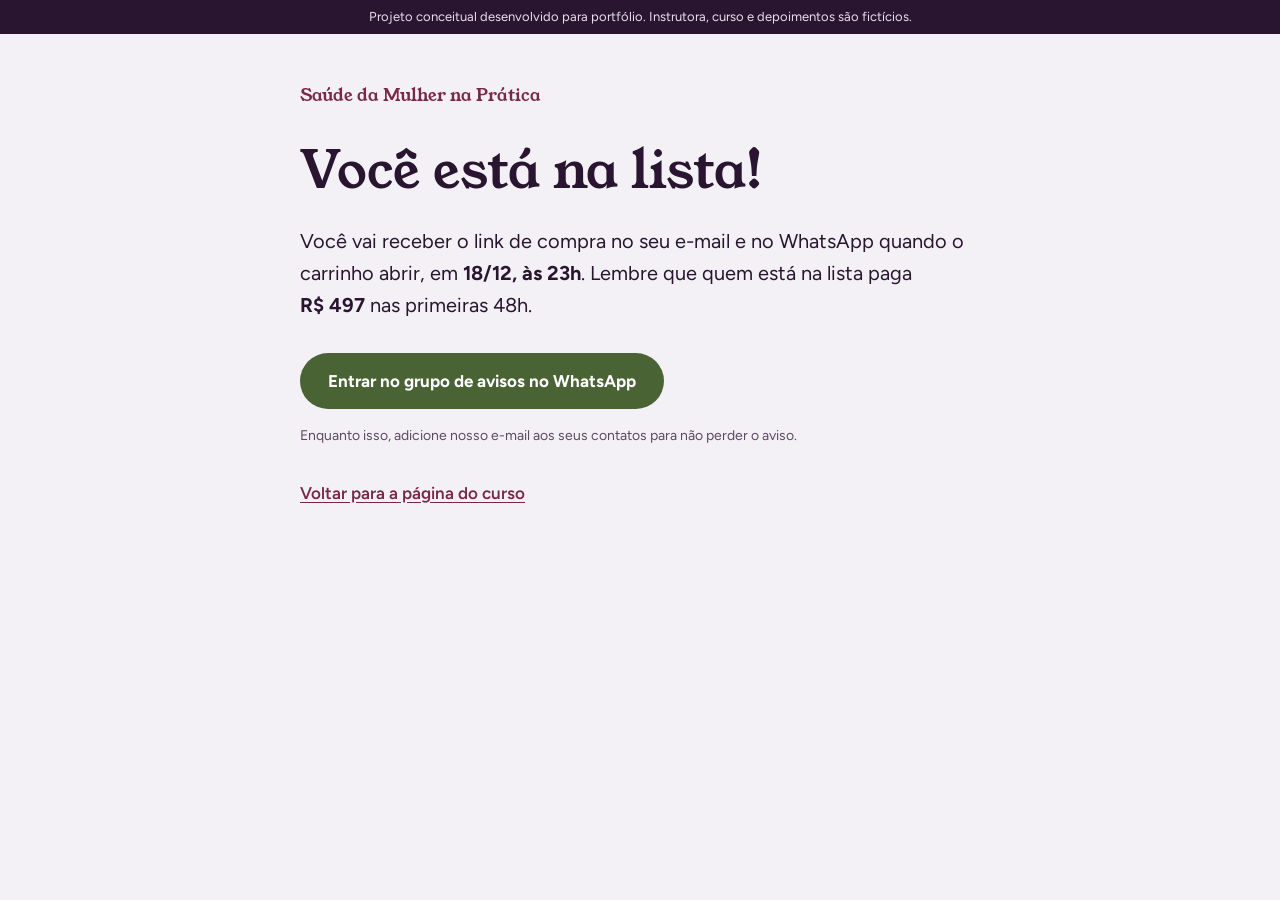
==== obrigado.html @ 58cb7ec8 "first commit" ====
<!doctype html>
<html lang="pt-BR">
<head>
  <meta charset="utf-8">
  <meta name="viewport" content="width=device-width, initial-scale=1">
  <title>Você está na lista! | Saúde da Mulher na Prática</title>
  <meta name="description" content="Inscrição confirmada na lista de espera do curso Saúde da Mulher na Prática.">
  <!-- Página de obrigado não deve aparecer no Google -->
  <meta name="robots" content="noindex, nofollow">
  <meta name="theme-color" content="#7A2848">
  <link rel="icon" href="assets/icons/favicon.svg" type="image/svg+xml">

  <link rel="preconnect" href="https://fonts.googleapis.com">
  <link rel="preconnect" href="https://fonts.gstatic.com" crossorigin>
  <!-- Fontes carregadas sem bloquear a página: o texto aparece na hora
       (com a fonte do sistema) e troca quando as fontes chegam -->
  <link rel="preload" as="style" href="https://fonts.googleapis.com/css2?family=Figtree:wght@400;600;700&family=Young+Serif&display=swap">
  <link rel="stylesheet" href="https://fonts.googleapis.com/css2?family=Figtree:wght@400;600;700&family=Young+Serif&display=swap" media="print" onload="this.media='all'">
  <noscript><link rel="stylesheet" href="https://fonts.googleapis.com/css2?family=Figtree:wght@400;600;700&family=Young+Serif&display=swap"></noscript>

  <link rel="stylesheet" href="css/reset.css">
  <link rel="stylesheet" href="css/variables.css">
  <link rel="stylesheet" href="css/style.css">

  <script src="js/config.js" defer></script>
  <script src="js/utils.js" defer></script>
  <script src="js/tracking.js" defer></script>
  <script src="js/obrigado.js" defer></script>
</head>

<body class="pagina-obrigado">
  <aside class="aviso-conceitual" aria-label="Aviso">
    Projeto conceitual desenvolvido para portfólio. Instrutora, curso e depoimentos são fictícios.
  </aside>

  <main class="obrigado">
    <div class="container container--texto">
      <p class="marca">Saúde da Mulher na Prática</p>

      <!-- O nome é preenchido pelo JS (lido do sessionStorage, nunca da URL) -->
      <h1 class="obrigado__titulo">Você está na lista<span data-nome-lead></span>!</h1>

      <p class="obrigado__texto">
        Você vai receber o link de compra no seu e-mail e no WhatsApp quando o carrinho abrir, em
        <strong data-data="carrinhoAbre">03/11, às 20h</strong>.
        Lembre que quem está na lista paga <strong data-preco="precoLista">R$ 497</strong> nas primeiras 48h.
      </p>

      <a class="btn btn--cta" href="#" data-grupo-whatsapp target="_blank" rel="noopener">Entrar no grupo de avisos no WhatsApp</a>
      <p class="microcopy">Enquanto isso, adicione nosso e-mail aos seus contatos para não perder o aviso.</p>

      <!-- Só aparece no modo portfólio, se houver link da aba "Demonstração" no config.js -->
      <aside class="obrigado__demo" data-demo-planilha aria-label="Planilha de demonstração" hidden>
        <h2>Veja sua inscrição chegando na planilha</h2>
        <p>Esta landing page envia os dados do formulário para o Google Sheets. Abra a planilha de demonstração: sua inscrição aparece em alguns segundos, com os dados pessoais mascarados.</p>
        <a class="btn btn--secundario" href="#" data-link-planilha target="_blank" rel="noopener">Abrir planilha de demonstração</a>
      </aside>

      <p><a class="link-voltar" href="index.html">Voltar para a página do curso</a></p>
    </div>
  </main>
</body>
</html>
---- css/variables.css ----
/* ============================================================
   VARIÁVEIS (design tokens)
   A identidade visual inteira mora aqui. Para mudar uma cor
   ou fonte do site, altere só este arquivo.
   ============================================================ */

:root {
  /* ---------- Cores ---------- */
  --cor-nevoa: #F3F1F5;      /* fundo principal */
  --cor-branco: #FFFFFF;     /* fundo alternado e cards */
  --cor-berinjela: #2A1530;  /* texto e seções escuras */
  --cor-texto-suave: #5D4A62;/* texto secundário */
  --cor-vinho: #7A2848;      /* cor da marca */
  --cor-vinho-escuro: #5E1C37;
  --cor-oliva: #4A6334;      /* EXCLUSIVA dos botões de ação */
  --cor-oliva-escuro: #3D532A;
  --cor-argila: #EBCFC8;     /* superfícies de destaque */
  --cor-ocre: #C2913A;       /* detalhes e foco */
  --cor-linha: #E3DDE6;      /* bordas e divisores */
  --cor-erro: #B3261E;

  /* ---------- Tipografia ---------- */
  --fonte-titulo: "Young Serif", Georgia, "Times New Roman", serif;
  --fonte-texto: "Figtree", system-ui, -apple-system, "Segoe UI", sans-serif;

  /* Escala fluida: cresce suavemente entre celular e desktop */
  --texto-pequeno: 0.875rem;                               /* 14px */
  --texto-base: 1.0625rem;                                 /* 17px */
  --texto-grande: clamp(1.125rem, 1rem + 0.4vw, 1.25rem);  /* 18 → 20px */
  --titulo-3: clamp(1.25rem, 1.1rem + 0.5vw, 1.5rem);      /* 20 → 24px */
  --titulo-2: clamp(1.75rem, 1.3rem + 1.6vw, 2.5rem);      /* 28 → 40px */
  --titulo-1: clamp(2rem, 1.3rem + 2.6vw, 3.25rem);        /* 32 → 52px */

  /* ---------- Espaçamento ---------- */
  --espaco-1: 0.5rem;
  --espaco-2: 1rem;
  --espaco-3: 1.5rem;
  --espaco-4: 2rem;
  --espaco-5: 3rem;
  --espaco-secao: clamp(4rem, 3rem + 4vw, 7rem);

  /* ---------- Layout ---------- */
  --largura-max: 1120px;
  --largura-texto: 680px;  /* ~65 caracteres por linha */
  --margem-lateral: 1.5rem;  /* 24px no celular */

  /* ---------- Formas ---------- */
  --raio-pequeno: 12px;
  --raio-medio: 20px;
  --raio-pilula: 999px;
  /* A "bacia": topo levemente arredondado, base em curva */
  --forma-bacia: 28px 28px 50% 50% / 28px 28px 42% 42%;
}

@media (min-width: 768px) {
  :root {
    --margem-lateral: 2rem;
  }
}
---- css/style.css ----
/* ============================================================
   ESTILOS DA PÁGINA
   Mobile-first: as regras base são para o celular e os
   @media (min-width: …) acrescentam ajustes para telas maiores.

   Sumário
   1.  Base
   2.  Fases da página (pré-lançamento / aberto / encerrado)
   3.  Utilitários de layout
   4.  Botões
   5.  Aviso, skip link e cabeçalho
   6.  Hero e contador
   7.  Seções (problema → CTA final)
   8.  Oferta, preço e formulário
   9.  Rodapé
   10. Elementos flutuantes (barra de CTA, WhatsApp, seletor)
   11. Páginas internas (obrigado e política)
   12. Animação de entrada
   ============================================================ */


/* ==================== 1. BASE ==================== */

html {
  scroll-behavior: smooth;
  /* Ao pular para uma âncora, deixa um respiro no topo */
  scroll-padding-top: var(--espaco-3);
}

body {
  background: var(--cor-nevoa);
  color: var(--cor-berinjela);
  font-family: var(--fonte-texto);
  font-size: var(--texto-base);
  line-height: 1.6;
}

h1,
h2,
h3,
h4 {
  font-family: var(--fonte-titulo);
  font-weight: 400;
  line-height: 1.15;
  text-wrap: balance;
}

p {
  text-wrap: pretty;
}

a {
  color: var(--cor-vinho);
  text-underline-offset: 0.18em;
}

strong {
  font-weight: 700;
}

/* Foco visível para quem navega pelo teclado */
:focus-visible {
  outline: 3px solid var(--cor-ocre);
  outline-offset: 3px;
  border-radius: 4px;
}


/* ==================== 2. FASES DA PÁGINA ====================
   O <html> recebe data-fase="pre|aberto|encerrado" (via JS).
   Um elemento com data-mostrar="pre encerrado" só aparece nessas fases.
   O seletor ~= procura uma palavra dentro de uma lista separada por espaços. */

html[data-fase="pre"] [data-mostrar]:not([data-mostrar~="pre"]),
html[data-fase="aberto"] [data-mostrar]:not([data-mostrar~="aberto"]),
html[data-fase="encerrado"] [data-mostrar]:not([data-mostrar~="encerrado"]) {
  display: none !important;
}


/* ==================== 3. UTILITÁRIOS DE LAYOUT ==================== */

.container {
  width: 100%;
  max-width: var(--largura-max);
  margin-inline: auto;
  padding-inline: var(--margem-lateral);
}

.container--texto {
  max-width: calc(var(--largura-texto) + 2 * var(--margem-lateral));
}

.secao {
  padding-block: var(--espaco-secao);
}

.secao__titulo {
  font-size: var(--titulo-2);
  margin-bottom: var(--espaco-3);
}

.secao__intro {
  font-size: var(--texto-grande);
  color: var(--cor-texto-suave);
  margin-bottom: var(--espaco-4);
}

.microcopy {
  font-size: var(--texto-pequeno);
  color: var(--cor-texto-suave);
  margin-top: var(--espaco-2);
}


/* ==================== 4. BOTÕES ==================== */

.btn {
  display: inline-flex;
  align-items: center;
  justify-content: center;
  gap: 0.5em;
  min-height: 56px;              /* área de toque confortável */
  padding: 1rem 1.75rem;
  border: 0;
  border-radius: var(--raio-pilula);
  font-family: var(--fonte-texto);
  font-size: 1.0625rem;
  font-weight: 700;
  line-height: 1.2;
  text-align: center;
  text-decoration: none;
  transition: background-color 0.2s ease, transform 0.2s ease;
}

.btn:active {
  transform: translateY(1px);
}

/* Verde-oliva: a cor reservada para ação */
.btn--cta {
  background: var(--cor-oliva);
  color: var(--cor-branco);
}

.btn--cta:hover {
  background: var(--cor-oliva-escuro);
}

/* Variação para fundos escuros (card de preço) */
.btn--claro {
  background: var(--cor-branco);
  color: var(--cor-oliva);
}

.btn--claro:hover {
  background: #F1F4EC;
}

.btn--secundario {
  background: transparent;
  color: var(--cor-vinho);
  box-shadow: inset 0 0 0 2px var(--cor-vinho);
}

.btn--secundario:hover {
  background: var(--cor-vinho);
  color: var(--cor-branco);
}

.btn--pequeno {
  min-height: 44px;
  padding: 0.625rem 1.25rem;
  font-size: 0.9375rem;
}

.btn--bloco {
  width: 100%;
}


/* ==================== 5. AVISO, SKIP LINK E CABEÇALHO ==================== */

.aviso-conceitual {
  background: var(--cor-berinjela);
  color: #E9DFEC;
  font-size: 0.8125rem;
  line-height: 1.4;
  text-align: center;
  padding: 0.5rem var(--margem-lateral);
}

/* Fora da tela até receber foco pelo teclado (Tab) */
.skip-link {
  position: absolute;
  top: var(--espaco-1);
  left: var(--espaco-1);
  z-index: 100;
  padding: 0.75rem 1rem;
  background: var(--cor-berinjela);
  color: var(--cor-branco);
  border-radius: var(--raio-pequeno);
  font-weight: 600;
  transform: translateY(-200%);
  transition: transform 0.2s ease;
}

.skip-link:focus {
  transform: translateY(0);
}

.cabecalho__inner {
  display: flex;
  align-items: center;
  justify-content: space-between;
  gap: var(--espaco-2);
  padding-block: var(--espaco-2);
}

.marca {
  font-family: var(--fonte-titulo);
  font-size: 1.0625rem;
  color: var(--cor-vinho);
  text-decoration: none;
}

/* No celular o botão do cabeçalho some: a barra fixa de CTA cumpre esse papel */
.cabecalho .btn {
  display: none;
}

@media (min-width: 768px) {
  .cabecalho .btn {
    display: inline-flex;
  }
}


/* ==================== 6. HERO E CONTADOR ==================== */

.hero {
  padding-block: var(--espaco-3) var(--espaco-secao);
}

.hero__grid {
  display: grid;
  gap: var(--espaco-5);
  align-items: center;
}

/* min-width: 0 deixa a coluna do grid encolher abaixo do conteúdo mais largo */
.hero__texto {
  min-width: 0;
}

/* Celulares bem estreitos (320px): contador um pouco mais compacto */
@media (max-width: 359px) {
  .contador__numeros {
    gap: 0.375rem;
  }

  .contador__item {
    min-width: 3.5rem;
  }
}

.hero__selos {
  display: flex;
  flex-wrap: wrap;
  gap: 0.5rem;
  margin-bottom: var(--espaco-3);
}

.hero__selo {
  display: inline-block;
  max-width: 100%;  /* em telas bem estreitas o texto quebra em vez de vazar */
  font-size: var(--texto-pequeno);
  font-weight: 600;
  color: var(--cor-vinho);
  background: var(--cor-argila);
  padding: 0.25rem 0.75rem;
  border-radius: var(--raio-pilula);
}

.hero__titulo {
  font-size: var(--titulo-1);
  line-height: 1.1;
  margin-bottom: var(--espaco-3);
  max-width: 22ch;
}

.hero__subtitulo {
  font-size: var(--texto-grande);
  color: var(--cor-texto-suave);
  max-width: 52ch;
  margin-bottom: var(--espaco-4);
}

/* Foto com a forma de "bacia" e o traço ocre acompanhando a curva */
.hero__foto {
  position: relative;
  /* -28px deixa espaço para o traço ocre não encostar na borda da tela */
  width: min(calc(100% - 28px), 320px);
  justify-self: center;
  margin-bottom: var(--espaco-3);
}

.hero__foto img {
  width: 100%;
  aspect-ratio: 4 / 5;
  object-fit: cover;
  border-radius: var(--forma-bacia);
  background: var(--cor-argila);  /* aparece enquanto a imagem carrega */
}

.hero__foto::after {
  content: "";
  position: absolute;
  inset: auto -14px -14px -14px;
  height: 55%;
  border: 2px solid var(--cor-ocre);
  border-top: 0;
  border-radius: 0 0 50% 50% / 0 0 100% 100%;
  pointer-events: none;
}

@media (min-width: 900px) {
  .hero {
    padding-top: var(--espaco-4);
  }

  .hero__grid {
    grid-template-columns: 1.2fr 0.8fr;
    gap: var(--espaco-5);
  }

  .hero__foto {
    width: 100%;
    max-width: 400px;
    justify-self: end;
  }
}

/* No celular, contador e botão ficam centralizados na tela */
@media (max-width: 899px) {
  .contador,
  .hero__cta {
    text-align: center;
  }

  .contador__numeros {
    justify-content: center;
  }
}

/* Contador regressivo */
.contador {
  margin-bottom: var(--espaco-4);
}

.contador__rotulo {
  font-size: var(--texto-pequeno);
  font-weight: 600;
  margin-bottom: var(--espaco-1);
}

.contador__numeros {
  display: flex;
  gap: 0.625rem;
}

.contador__item {
  min-width: 4.25rem;
  padding: 0.625rem 0.5rem;
  background: var(--cor-branco);
  border-radius: var(--raio-pequeno);
  text-align: center;
}

.contador__item span {
  display: block;
  font-family: var(--fonte-titulo);
  font-size: 1.625rem;
  line-height: 1.1;
  color: var(--cor-vinho);
  font-variant-numeric: tabular-nums;  /* números não "pulam" ao mudar */
}

.contador__item small {
  font-size: 0.75rem;
  color: var(--cor-texto-suave);
}


/* ==================== 7. SEÇÕES ==================== */

/* ---------- Problema ----------
   Fundo branco que termina em curva de "bacia" sobre a seção seguinte. */
.secao--problema {
  background: var(--cor-branco);
  border-radius: 0 0 50% 50% / 0 0 64px 64px;
  padding-bottom: calc(var(--espaco-secao) + 32px);
}

@media (min-width: 768px) {
  .secao--problema {
    border-radius: 0 0 50% 50% / 0 0 120px 120px;
  }
}

/* ---------- Trajeto (as três pacientes) ----------
   Faixas que saem da borda esquerda da tela, cada uma mais comprida
   que a anterior, formando uma escada pela ponta direita. Elas se
   sobrepõem um pouco na vertical e, com mix-blend-mode: multiply, a
   área sobreposta vira uma terceira cor. O texto de cada faixa fica
   no "degrau" (a parte que avança além da faixa anterior).

   Para encostar na borda da tela, o trajeto "puxa" para a esquerda a
   distância entre a borda e o conteúdo (--recuo). */

.secao--problema {
  overflow-x: clip;  /* esconde as faixas enquanto estão fora da tela (animação) */
  padding-top: 0;    /* a primeira faixa encosta no topo da seção */
}

.trajeto {
  --cor-etapa-1: #EBCFC8;
  --cor-etapa-2: #DDA9B3;
  --cor-etapa-3: #A24A68;
  --cor-etapa-4: var(--cor-berinjela);

  /* Distância da borda da tela até o início do conteúdo */
  --recuo: calc(max(0px, (100vw - var(--largura-max)) / 2) + var(--margem-lateral));
  /* Largura do conteúdo (o trajeto é mais largo que ele) */
  --conteudo: calc(100% - var(--recuo));

  --largura-texto-faixa: calc(0.88 * var(--conteudo));  /* área do texto em cada faixa */
  --degrau: calc(0.04 * var(--conteudo));               /* quanto cada faixa avança */
  --sobreposicao: 1.75rem;
  --folga: 1.75rem;                                      /* respiro interno do texto */

  width: calc(100% + var(--recuo));
  margin-left: calc(-1 * var(--recuo));
  margin-bottom: var(--espaco-secao);
  isolation: isolate;  /* a mistura de cores fica restrita ao trajeto */
}

/* Cada degrau começa na borda esquerda; n = posição na escada (0 a 3) */
.degrau {
  --avanco: calc(var(--recuo) + var(--n) * var(--degrau));
  width: calc(var(--avanco) + var(--largura-texto-faixa));
}

.degrau--1 { --n: 0; }
.degrau--2 { --n: 1; }
.degrau--3 { --n: 2; }
.degrau--4 { --n: 3; }

.degrau + .degrau,
.trajeto__paradas + .degrau {
  margin-top: calc(-1 * var(--sobreposicao));
}

/* A faixa tem a cor e o texto. O texto começa no degrau. */
.faixa {
  padding: 2.5rem var(--folga) 2.5rem calc(var(--avanco) + var(--folga));
  border-radius: 0 12px 12px 0;  /* reta do lado que sai da borda */
  mix-blend-mode: multiply;
}

.faixa--1 { background: var(--cor-etapa-1); }
.faixa--2 { background: var(--cor-etapa-2); }
.faixa--3 { background: var(--cor-etapa-3); color: var(--cor-branco); }
.faixa--4 { background: var(--cor-etapa-4); color: var(--cor-branco); }

.faixa__etapa {
  font-size: 0.8125rem;
  font-weight: 700;
}

.faixa__numero {
  font-family: var(--fonte-titulo);
  font-size: 1.75rem;
  line-height: 1.1;
  margin: 0.125rem 0 0.375rem;
}

.faixa--1 .faixa__numero,
.faixa--2 .faixa__numero {
  color: var(--cor-vinho);
}

.faixa__contexto {
  font-size: 0.9375rem;
  color: #D9C9DD;
  margin-bottom: var(--espaco-1);
}

.faixa__pergunta {
  font-family: var(--fonte-titulo);
  font-size: 1.375rem;
  line-height: 1.25;
}

/* Quem pediu "reduzir movimento": a faixa só esmaece, sem deslizar
   (o JS usa .trajeto--suave em vez de .trajeto--animado) */
.trajeto--suave .faixa {
  opacity: 0;
}

.trajeto--suave .is-visivel .faixa {
  opacity: 1;
  transition: opacity 0.8s ease !important;  /* !important vence o reset de movimento */
}

/* ---------- Animação: cada faixa sai da borda esquerda ----------
   Só vale quando o JS adiciona .trajeto--animado (sem JS, tudo aparece normal).
   Escondida: a faixa fica 100% para fora, à esquerda, sem transição.
   Quando o JS marca .is-visivel, ela desliza para dentro. */
.trajeto--animado .faixa {
  transform: translateX(-100%);
}

.trajeto--animado .is-visivel .faixa {
  transform: none;
  transition: transform 1s cubic-bezier(0.22, 1, 0.36, 1);
}

/* Tablet: área de texto menor e degraus maiores */
@media (min-width: 768px) {
  .trajeto {
    --largura-texto-faixa: calc(0.64 * var(--conteudo));
    --degrau: calc(0.12 * var(--conteudo));
  }
}

/* Desktop: degraus largos */
@media (min-width: 1024px) {
  .trajeto {
    --largura-texto-faixa: calc(0.43 * var(--conteudo));
    --degrau: calc(0.19 * var(--conteudo));
    --sobreposicao: 2rem;
    --folga: 2.25rem;
  }

  .faixa {
    padding-block: 2.75rem;
  }
}

/* Título + lista: uma coluna no celular, lado a lado no desktop */
.dores {
  display: grid;
  gap: var(--espaco-2);
}

@media (min-width: 900px) {
  .dores {
    grid-template-columns: 0.9fr 1.1fr;
    gap: var(--espaco-5);
    align-items: start;
  }

  /* O título acompanha a leitura da lista ao rolar */
  .dores__intro {
    position: sticky;
    top: var(--espaco-4);
  }

  .dores__intro .secao__intro {
    margin-bottom: 0;
  }
}

.lista-dores {
  display: grid;
  gap: var(--espaco-3);
}

.lista-dores li {
  position: relative;
  padding-left: 1.75rem;
}

.lista-dores li::before {
  content: "";
  position: absolute;
  left: 0;
  top: 0.55em;
  width: 0.625rem;
  height: 0.625rem;
  border-radius: 50%;
  background: var(--cor-vinho);
}

/* ---------- O curso + método ---------- */
.secao--curso p + p {
  margin-top: var(--espaco-2);
}

.metodo__titulo {
  font-size: var(--titulo-3);
  margin-top: var(--espaco-5);
  margin-bottom: var(--espaco-3);
}

/* Lista ordenada: a sequência é real (entender → avaliar → tratar) */
.metodo {
  display: grid;
  gap: var(--espaco-3);
  counter-reset: passo;
}

.metodo__passo {
  counter-increment: passo;
  position: relative;
  padding: var(--espaco-3);
  padding-top: calc(var(--espaco-3) + 2.75rem);
  background: var(--cor-branco);
  border-radius: var(--raio-medio);
}

.metodo__passo::before {
  content: counter(passo);
  position: absolute;
  top: var(--espaco-3);
  left: var(--espaco-3);
  display: grid;
  place-items: center;
  width: 2.25rem;
  height: 2.25rem;
  border-radius: 50%;
  background: var(--cor-vinho);
  color: var(--cor-branco);
  font-family: var(--fonte-titulo);
}

.metodo__passo h4 {
  font-size: var(--titulo-3);
  margin-bottom: var(--espaco-1);
}

.metodo__passo p {
  color: var(--cor-texto-suave);
}

@media (min-width: 768px) {
  .metodo {
    grid-template-columns: repeat(3, 1fr);
  }
}

/* ---------- Benefícios ---------- */
.secao--beneficios {
  background: var(--cor-branco);
}

.lista-beneficios {
  display: grid;
  gap: var(--espaco-3);
}

.lista-beneficios li {
  position: relative;
  padding-left: 2.25rem;
}

/* Marca de "check" desenhada com bordas (sem imagem extra) */
.lista-beneficios li::before {
  content: "";
  position: absolute;
  left: 0.25rem;
  top: 0.3em;
  width: 0.5rem;
  height: 0.9rem;
  border: solid var(--cor-vinho);
  border-width: 0 3px 3px 0;
  transform: rotate(45deg);
}

/* ---------- Acordeão (conteúdo e FAQ) ---------- */
.acordeao {
  border-top: 1px solid var(--cor-linha);
}

.acordeao__item {
  border-bottom: 1px solid var(--cor-linha);
}

.acordeao__item summary {
  display: flex;
  justify-content: space-between;
  align-items: center;
  gap: var(--espaco-2);
  padding-block: 1.125rem;
  font-weight: 700;
  cursor: pointer;
  list-style: none;  /* remove o triângulo padrão */
}

.acordeao__item summary::-webkit-details-marker {
  display: none;
}

/* Ícone +/−: duas barrinhas; a vertical "deita" ao abrir e vira um − */
.acordeao__item summary::after {
  content: "";
  flex-shrink: 0;
  width: 14px;
  height: 14px;
  background:
    linear-gradient(var(--cor-vinho), var(--cor-vinho)) center / 100% 2px no-repeat,
    linear-gradient(var(--cor-vinho), var(--cor-vinho)) center / 2px 100% no-repeat;
  transition: transform 0.35s ease;
}

.acordeao__item[open] summary::after {
  transform: rotate(90deg);
  background:
    linear-gradient(var(--cor-vinho), var(--cor-vinho)) center / 2px 100% no-repeat;
}

/* Animação de abrir/fechar (js/acordeao.js) */
.acordeao__item.is-animando {
  overflow: hidden;
}

.acordeao__item summary:hover {
  color: var(--cor-vinho);
}

.acordeao__item p {
  padding-bottom: 1.25rem;
  color: var(--cor-texto-suave);
}

/* ---------- Para quem é ---------- */
.secao--para-quem {
  background: var(--cor-branco);
}

.para-quem__grid {
  display: grid;
  gap: var(--espaco-3);
}

.para-quem__coluna {
  display: flex;
  flex-direction: column;
  justify-content: center;  /* conteúdo no meio quando o card é mais alto que o texto */
  padding: var(--espaco-4);
  border-radius: var(--raio-medio);
}

.para-quem__coluna h3 {
  font-size: var(--titulo-3);
  margin-bottom: var(--espaco-2);
}

.para-quem__coluna ul {
  display: grid;
  gap: var(--espaco-2);
  padding-left: 1.25rem;
}

.para-quem__coluna--sim {
  background: var(--cor-argila);
}

.para-quem__coluna--nao {
  border: 1px solid var(--cor-linha);
  color: var(--cor-texto-suave);
}

@media (min-width: 768px) {
  .para-quem__grid {
    grid-template-columns: 1.15fr 0.85fr;
  }
}

/* ---------- Instrutora ---------- */
.instrutora__grid {
  display: grid;
  gap: var(--espaco-4);
  align-items: center;
}

.instrutora__foto img {
  width: 100%;
  max-width: 360px;
  margin-inline: auto;
  aspect-ratio: 4 / 5;
  object-fit: cover;
  border-radius: var(--raio-medio);
  background: var(--cor-argila);
}

.instrutora__texto p + p {
  margin-top: var(--espaco-2);
}

.instrutora__registro {
  font-size: var(--texto-pequeno);
  color: var(--cor-texto-suave);
}

@media (min-width: 900px) {
  .instrutora__foto img {
    max-width: 440px;
  }

  .instrutora__grid {
    grid-template-columns: 0.9fr 1.1fr;
    gap: var(--espaco-5);
  }
}

/* ---------- Depoimentos ---------- */
.secao--depoimentos {
  background: var(--cor-branco);
}

.faixa-numeros {
  background: var(--cor-argila);
  padding-block: var(--espaco-5);
}

.numeros {
  display: grid;
  gap: var(--espaco-4);
  text-align: center;
}

.numeros li {
  color: var(--cor-berinjela);
  max-width: 24ch;
  margin-inline: auto;
}

.numeros strong {
  display: block;
  font-family: var(--fonte-titulo);
  font-weight: 400;
  font-size: var(--titulo-2);
  line-height: 1.1;
  color: var(--cor-vinho);
  margin-bottom: 0.25rem;
}

/* Divisor curto e centralizado entre os itens no celular; vertical no desktop */
.numeros li + li::before {
  content: "";
  display: block;
  width: 48px;
  height: 2px;
  margin: 0 auto var(--espaco-4);
  background: rgba(122, 40, 72, 0.35);
}

@media (min-width: 768px) {
  .numeros {
    grid-template-columns: repeat(3, 1fr);
    gap: 0;
  }

  .numeros li + li::before {
    display: none;
  }

  .numeros li + li {
    border-left: 1px solid rgba(122, 40, 72, 0.25);
  }

  .numeros li {
    max-width: none;
    padding-inline: var(--espaco-3);
  }
}

/* Depoimentos: um em destaque (palco) + lista lateral com barra de tempo.
   Sem JS (sem .depoimentos--rotativo), os cinco aparecem em lista. */

.depoimentos__palco {
  display: grid;
  gap: var(--espaco-5);
}

.depoimento blockquote p {
  font-family: var(--fonte-titulo);
  font-size: clamp(1.375rem, 1.1rem + 1vw, 1.875rem);
  line-height: 1.35;
}

/* Aspas decorativas em ocre */
.depoimento blockquote::before {
  content: "“";
  display: block;
  height: 2.75rem;
  font-family: var(--fonte-titulo);
  font-size: 5.5rem;
  line-height: 0.85;
  color: var(--cor-ocre);
}

.depoimento__pessoa {
  display: flex;
  align-items: center;
  gap: 0.75rem;
  margin-top: var(--espaco-3);
  font-size: var(--texto-pequeno);
  color: var(--cor-texto-suave);
}

.depoimento__pessoa strong {
  color: var(--cor-berinjela);
}

.depoimento__iniciais {
  display: grid;
  place-items: center;
  flex-shrink: 0;
  width: 2.75rem;
  height: 2.75rem;
  border-radius: 50%;
  background: var(--cor-vinho);
  color: var(--cor-branco);
  font-weight: 700;
  font-size: 0.875rem;
}

/* A lateral só existe com JS */
.depoimentos__lateral {
  display: none;
}

/* ---------- Modo rotativo (com JS) ---------- */
.depoimentos--rotativo {
  display: grid;
  gap: var(--espaco-4);
}

/* Todos os depoimentos ocupam a mesma célula: a altura é a do maior,
   então a página não "pula" quando o texto troca */
.depoimentos--rotativo .depoimentos__palco {
  grid-template-areas: "palco";
  align-items: center;
}

.depoimentos--rotativo .depoimento {
  grid-area: palco;
  opacity: 0;
  visibility: hidden;
  transform: translateY(12px);
  transition: opacity 0.7s ease, transform 0.7s cubic-bezier(0.22, 1, 0.36, 1), visibility 0s 0.7s;
}

.depoimentos--rotativo .depoimento.is-ativo {
  opacity: 1;
  visibility: visible;
  transform: none;
  transition: opacity 0.7s ease 0.15s, transform 0.7s cubic-bezier(0.22, 1, 0.36, 1) 0.15s, visibility 0s;
}

.depoimentos--rotativo .depoimentos__lateral {
  display: block;
}

/* Celular: a lista vira uma fileira de barrinhas de progresso */
.depoimentos__lista {
  display: flex;
  gap: 0.5rem;
}

.depoimentos__item {
  position: relative;
  flex: 1;
  height: 4px;
  border-radius: 2px;
  background: var(--cor-linha);
  overflow: hidden;
}

.depoimentos__item p {
  display: none;
}

/* Barra de tempo: enche enquanto o depoimento está ativo.
   Quando termina de encher, o JS passa para o próximo. */
.depoimentos__progresso {
  position: absolute;
  inset: 0;
  background: var(--cor-vinho);
  transform-origin: left;
  transform: scaleX(0);
}

.depoimentos__item.is-ativo .depoimentos__progresso {
  animation: depoimento-progresso var(--tempo-depoimento, 7s) linear forwards;
}

/* Pausado: pelo botão ou com o foco do teclado dentro do bloco */
.depoimentos.is-pausado .depoimentos__progresso,
.depoimentos:has(:focus-visible) .depoimentos__progresso {
  animation-play-state: paused;
}

/* Pausa com o mouse em cima só em aparelhos com mouse de verdade.
   No celular, o toque deixa o :hover "grudado" e a troca nunca voltaria. */
@media (hover: hover) and (pointer: fine) {
  .depoimentos:hover .depoimentos__progresso {
    animation-play-state: paused;
  }
}

@keyframes depoimento-progresso {
  to { transform: scaleX(1); }
}

.depoimentos__pausar {
  margin-top: var(--espaco-2);
  padding: 0.375rem 0.875rem;
  border: 1px solid var(--cor-linha);
  border-radius: var(--raio-pilula);
  background: transparent;
  font-size: 0.8125rem;
  color: var(--cor-texto-suave);
}

.depoimentos__pausar:hover {
  border-color: var(--cor-vinho);
  color: var(--cor-vinho);
}

/* Desktop: palco à esquerda, lista com nomes à direita */
@media (min-width: 1024px) {
  .depoimentos--rotativo {
    grid-template-columns: 1.15fr 0.85fr;
    gap: var(--espaco-5);
    align-items: center;
  }

  .depoimentos__lista {
    flex-direction: column;
    gap: 0.25rem;
  }

  .depoimentos__item {
    flex: none;
    height: auto;
    padding: 1rem 1.25rem 1.25rem;
    border-radius: 14px;
    background: transparent;
    transition: background-color 0.4s ease;
  }

  .depoimentos__item p {
    display: block;
    font-size: var(--texto-pequeno);
    color: var(--cor-texto-suave);
  }

  .depoimentos__item strong {
    color: var(--cor-berinjela);
  }

  .depoimentos__trecho {
    margin-top: 0.25rem;
  }

  .depoimentos__item.is-ativo {
    background: var(--cor-nevoa);
  }

  /* A barra de tempo fica fininha, na base do item ativo */
  .depoimentos__progresso {
    inset: auto 1.25rem 0.625rem;
    height: 2px;
    border-radius: 1px;
  }

  .depoimentos__item:not(.is-ativo) .depoimentos__progresso {
    display: none;
  }
}

/* Reduzir movimento: troca só esmaecendo, sem deslocamento */
@media (prefers-reduced-motion: reduce) {
  .depoimentos--rotativo .depoimento {
    transform: none;
  }

  .depoimentos--rotativo .depoimento,
  .depoimentos--rotativo .depoimento.is-ativo {
    transition-duration: 0.5s !important;
  }

  .depoimentos__item.is-ativo .depoimentos__progresso {
    animation-duration: var(--tempo-depoimento, 7s) !important;
  }
}

/* ---------- Garantia ---------- */
.secao--garantia {
  background: var(--cor-branco);
}

.garantia {
  display: grid;
  gap: var(--espaco-4);
  align-items: center;
}

.garantia__selo {
  display: grid;
  place-content: center;
  width: 8.5rem;
  height: 8.5rem;
  border-radius: 50%;
  border: 2px solid var(--cor-ocre);
  box-shadow: inset 0 0 0 6px var(--cor-branco), inset 0 0 0 8px var(--cor-ocre);
  text-align: center;
  font-weight: 600;
  color: var(--cor-vinho);
  line-height: 1;
  justify-self: center;
}

.garantia__selo span {
  display: block;
  font-family: var(--fonte-titulo);
  font-weight: 400;
  font-size: 3.25rem;
  line-height: 1;
  margin-bottom: 0.5rem;  /* respiro entre o "7" e "dias" */
}

/* No celular, selo e texto centralizados */
@media (max-width: 767px) {
  .garantia {
    text-align: center;
    justify-items: center;
  }
}

.garantia p + p {
  margin-top: var(--espaco-2);
}

.garantia__assinatura {
  font-family: var(--fonte-titulo);
  font-size: var(--texto-grande);
}

.garantia__assinatura span {
  display: block;
  font-family: var(--fonte-texto);
  font-size: var(--texto-pequeno);
  color: var(--cor-texto-suave);
}

@media (min-width: 768px) {
  .garantia__selo {
    justify-self: start;
  }

  .garantia {
    grid-template-columns: auto 1fr;
    gap: var(--espaco-5);
  }
}

/* ---------- Objeções e FAQ ---------- */
.secao--faq {
  background: var(--cor-branco);
}

.objecoes dt {
  font-family: var(--fonte-titulo);
  font-size: var(--titulo-3);
  line-height: 1.3;
  margin-bottom: var(--espaco-1);
}

.objecoes dd {
  margin: 0 0 var(--espaco-4);
  color: var(--cor-texto-suave);
}

.objecoes dd:last-child {
  margin-bottom: 0;
}

/* ---------- CTA final ---------- */
.secao--cta-final {
  background: var(--cor-berinjela);
  color: #EDE4EF;
}

.secao--cta-final .secao__titulo {
  color: var(--cor-branco);
}

.secao--cta-final p + p {
  margin-top: var(--espaco-2);
}

.cta-final__destaque {
  font-family: var(--fonte-titulo);
  font-size: var(--titulo-3);
  color: var(--cor-branco);
  margin-bottom: var(--espaco-4);
}

.secao--cta-final .microcopy {
  color: #C9BACD;
}

.ps {
  margin-top: var(--espaco-5) !important;
  padding-top: var(--espaco-4);
  border-top: 1px solid rgba(255, 255, 255, 0.15);
}


/* ==================== 8. OFERTA, PREÇO E FORMULÁRIO ==================== */

.secao--oferta {
  background: var(--cor-nevoa);
}

.oferta__grid {
  display: grid;
  gap: var(--espaco-5);
  align-items: start;
}

@media (min-width: 960px) {
  .oferta__grid {
    grid-template-columns: 1fr 440px;
  }
}

/* "Stack de valor": item à esquerda, valor à direita */
.stack {
  border-top: 1px solid var(--cor-linha);
}

.stack__item {
  display: flex;
  justify-content: space-between;
  align-items: baseline;
  gap: var(--espaco-2);
  padding-block: 1rem;
  border-bottom: 1px solid var(--cor-linha);
}

.stack__nome em {
  display: inline-block;
  margin-right: 0.375rem;
  padding: 0.125rem 0.5rem;
  border-radius: var(--raio-pilula);
  background: var(--cor-argila);
  color: var(--cor-vinho);
  font-size: 0.8125rem;
  font-style: normal;
  font-weight: 700;
}

.stack__valor {
  flex-shrink: 0;
  color: var(--cor-texto-suave);
  font-variant-numeric: tabular-nums;
}

/* Card de preço: a terceira e última "bacia" da página */
.preco {
  background: var(--cor-vinho);
  color: var(--cor-branco);
  border-radius: 28px 28px 50% 50% / 28px 28px 80px 80px;
  padding: var(--espaco-4) var(--espaco-3) calc(var(--espaco-5) + 24px);
  text-align: center;
}

.preco__ancora {
  color: #F2DCE4;
}

.preco__label {
  margin-top: var(--espaco-2);
  font-weight: 600;
}

.preco__valor {
  font-family: var(--fonte-titulo);
  font-size: clamp(2.75rem, 2rem + 3vw, 3.5rem);
  line-height: 1.1;
}

.preco__parcelas {
  color: #F2DCE4;
}

.preco__destaque {
  margin: var(--espaco-3) 0;
  padding: 0.75rem 1rem;
  border-radius: var(--raio-pequeno);
  background: rgba(255, 255, 255, 0.1);
  font-size: 0.9375rem;
}

.preco .btn--cta {
  width: 100%;
}

.preco__link-lista {
  display: inline-block;
  margin-top: var(--espaco-2);
  color: var(--cor-branco);
  font-weight: 600;
}

.preco .microcopy {
  color: #F2DCE4;
}

.preco__urgencia {
  margin-top: var(--espaco-3);
  font-size: var(--texto-pequeno);
  color: #F2DCE4;
}

/* ---------- Formulário (dentro do card de preço) ---------- */
.form-lista {
  margin-top: var(--espaco-3);
  text-align: left;
}

.campo {
  display: grid;
  gap: 0.375rem;
  margin-bottom: var(--espaco-2);
}

.campo label {
  font-size: var(--texto-pequeno);
  font-weight: 600;
}

.campo input[type="text"],
.campo input[type="email"],
.campo input[type="tel"] {
  width: 100%;
  min-height: 52px;
  padding: 0.75rem 1rem;
  border: 2px solid transparent;
  border-radius: var(--raio-pequeno);
  background: var(--cor-branco);
  color: var(--cor-berinjela);
  font-size: 1rem;  /* 16px evita zoom automático no iPhone */
}

.campo input::placeholder {
  color: #9B8CA0;
}

.campo input:focus-visible {
  outline: none;
  border-color: var(--cor-ocre);
}

/* Estado de erro (a classe é colocada pelo JS) */
.campo--erro input {
  border-color: #FFB4AB;
}

.campo__erro {
  font-size: var(--texto-pequeno);
  font-weight: 600;
  color: #FFD9D4;  /* legível sobre o vinho */
}

.campo__erro:empty {
  display: none;
}

.campo--checkbox {
  grid-template-columns: auto 1fr;
  align-items: start;
  column-gap: 0.75rem;
}

.campo--checkbox input {
  width: 1.25rem;
  height: 1.25rem;
  margin-top: 0.15rem;
  accent-color: var(--cor-oliva);
}

.campo--checkbox label {
  font-weight: 400;
  line-height: 1.45;
}

.campo--checkbox label a {
  color: var(--cor-branco);
}

.campo--checkbox .campo__erro {
  grid-column: 1 / -1;
}

/* Honeypot: fora da tela (não usa display:none de propósito) */
.campo-oculto {
  position: absolute;
  left: -9999px;
  width: 1px;
  height: 1px;
  overflow: hidden;
}

.form-lista .btn {
  margin-top: var(--espaco-1);
}

.form-lista__status {
  margin-top: var(--espaco-2);
  font-weight: 600;
  text-align: center;
}

.form-lista__status:empty {
  display: none;
}


/* ==================== 9. RODAPÉ ==================== */

.rodape {
  background: var(--cor-berinjela);
  color: #C9BACD;
  font-size: var(--texto-pequeno);
  padding-block: var(--espaco-4) calc(var(--espaco-5) + 80px); /* espaço para a barra fixa */
  border-top: 1px solid rgba(255, 255, 255, 0.12);
}

.rodape__inner {
  display: grid;
  gap: var(--espaco-1);
}

.rodape__marca {
  font-family: var(--fonte-titulo);
  font-size: 1.0625rem;
  color: var(--cor-branco);
}

.rodape a {
  color: var(--cor-branco);
}

.rodape__legal {
  font-size: 0.8125rem;
  color: #A897AD;
}

@media (min-width: 768px) {
  .rodape {
    padding-bottom: var(--espaco-4);
  }
}


/* ==================== 10. ELEMENTOS FLUTUANTES ==================== */

/* Barra fixa de CTA: só no celular, aparece depois do hero (via JS) */
.barra-cta {
  position: fixed;
  inset: auto 0 0 0;
  z-index: 50;
  padding: 0.75rem var(--margem-lateral) calc(0.75rem + env(safe-area-inset-bottom));
  background: rgba(243, 241, 245, 0.96);
  box-shadow: 0 -1px 0 var(--cor-linha);
  backdrop-filter: blur(8px);
}

@media (min-width: 768px) {
  .barra-cta {
    display: none !important;
  }
}

/* Botão de WhatsApp */
.whatsapp {
  position: fixed;
  right: var(--margem-lateral);
  bottom: calc(var(--margem-lateral) + env(safe-area-inset-bottom));
  z-index: 40;
  display: grid;
  place-items: center;
  width: 56px;
  height: 56px;
  border-radius: 50%;
  background: var(--cor-oliva);  /* também é uma ação, então usa a cor de ação */
  color: var(--cor-branco);
  box-shadow: 0 6px 20px rgba(42, 21, 48, 0.25);
  transition: background-color 0.2s ease, bottom 0.2s ease;
}

.whatsapp:hover {
  background: var(--cor-oliva-escuro);
}

/* Quando a barra de CTA está visível, o WhatsApp sobe para não ficar por baixo */
.barra-cta:not([hidden]) ~ .whatsapp {
  bottom: calc(88px + env(safe-area-inset-bottom));
}

@media (min-width: 768px) {
  .barra-cta:not([hidden]) ~ .whatsapp {
    bottom: var(--margem-lateral);
  }
}

/* Seletor de fase (modo portfólio) */
.seletor-fase {
  position: fixed;
  left: var(--margem-lateral);
  bottom: var(--margem-lateral);
  z-index: 45;
  padding: 0.75rem;
  background: var(--cor-branco);
  border: 1px solid var(--cor-linha);
  border-radius: var(--raio-medio);
  box-shadow: 0 6px 20px rgba(42, 21, 48, 0.12);
  font-size: 0.8125rem;
}

.seletor-fase__titulo {
  font-weight: 600;
  margin-bottom: 0.5rem;
}

.seletor-fase__opcoes {
  display: flex;
  flex-wrap: wrap;
  gap: 0.375rem;
}

.seletor-fase__opcoes button {
  white-space: nowrap;
  padding: 0.375rem 0.75rem;
  border: 1px solid var(--cor-linha);
  border-radius: var(--raio-pilula);
  background: var(--cor-nevoa);
  font-size: 0.8125rem;
}

.seletor-fase__opcoes button[aria-pressed="true"] {
  background: var(--cor-berinjela);
  border-color: var(--cor-berinjela);
  color: var(--cor-branco);
}

/* No celular o seletor fica no topo, para não disputar espaço com a barra de CTA */
@media (max-width: 767px) {
  .seletor-fase {
    position: static;
    border-radius: 0;
    border-width: 0 0 1px;
    box-shadow: none;
    display: flex;
    align-items: center;
    justify-content: space-between;
    gap: 0.5rem;
    flex-wrap: wrap;
  }

  .seletor-fase__titulo {
    margin: 0;
  }
}


/* Aviso flutuante (modo demonstração) */
.aviso-toast {
  position: fixed;
  left: 50%;
  bottom: calc(var(--espaco-4) + env(safe-area-inset-bottom));
  z-index: 60;
  width: min(92vw, 440px);
  padding: 1rem 1.25rem;
  border-radius: var(--raio-medio);
  background: var(--cor-berinjela);
  color: var(--cor-branco);
  font-size: 0.9375rem;
  box-shadow: 0 10px 30px rgba(42, 21, 48, 0.3);
  opacity: 0;
  visibility: hidden;
  transform: translate(-50%, 12px);
  transition: opacity 0.3s ease, transform 0.3s ease, visibility 0s 0.3s;
}

.aviso-toast.is-visivel {
  opacity: 1;
  visibility: visible;
  transform: translate(-50%, 0);
  transition: opacity 0.3s ease, transform 0.3s ease;
}

/* ==================== 11. PÁGINAS INTERNAS ==================== */

.obrigado,
.texto-legal {
  padding-block: var(--espaco-5) var(--espaco-secao);
}

.obrigado .marca {
  display: block;
  margin-bottom: var(--espaco-4);
}

.obrigado__titulo {
  font-size: var(--titulo-1);
  margin-bottom: var(--espaco-3);
}

.obrigado__texto {
  font-size: var(--texto-grande);
  margin-bottom: var(--espaco-4);
}

.obrigado__demo {
  margin-block: var(--espaco-5);
  padding: var(--espaco-4) var(--espaco-3);
  background: var(--cor-branco);
  border-radius: var(--raio-medio);
}

.obrigado__demo h2 {
  font-size: var(--titulo-3);
  margin-bottom: var(--espaco-1);
}

.obrigado__demo p {
  color: var(--cor-texto-suave);
  margin-bottom: var(--espaco-3);
}

.link-voltar {
  display: inline-block;
  margin-top: var(--espaco-4);
  font-weight: 600;
}

.texto-legal h1 {
  font-size: var(--titulo-1);
  margin-top: var(--espaco-3);
}

.texto-legal__data {
  color: var(--cor-texto-suave);
  margin-bottom: var(--espaco-4);
}

.texto-legal h2 {
  font-size: var(--titulo-3);
  margin: var(--espaco-4) 0 var(--espaco-1);
}

.texto-legal p + p {
  margin-top: var(--espaco-2);
}

.texto-legal ul {
  display: grid;
  gap: var(--espaco-1);
  padding-left: 1.25rem;
  margin-block: var(--espaco-1);
}


/* ==================== 12. ANIMAÇÕES ====================
   Conteúdo das seções aparecendo ao rolar (js/revelar.js).
   Só vale com JS: a classe .revelar é colocada pelo script. */

.revelar {
  opacity: 0;
  transform: translateY(24px);
}

.revelar.is-visivel {
  opacity: 1;
  transform: none;
  transition:
    opacity 0.7s ease,
    transform 0.7s cubic-bezier(0.22, 1, 0.36, 1);
}

/* Reduzir movimento: só esmaece, sem subir */
@media (prefers-reduced-motion: reduce) {
  .revelar {
    transform: none;
  }

  .revelar.is-visivel {
    transition: opacity 0.6s ease !important;
  }
}

/* ---------- Entrada do hero ----------
   Um único momento de movimento: o hero aparece em sequência ao abrir a página.
   O resto da página não anima ao rolar, de propósito. */

@keyframes surgir {
  from {
    opacity: 0;
    transform: translateY(12px);
  }
  to {
    opacity: 1;
    transform: none;
  }
}

@keyframes curva {
  from {
    clip-path: inset(0 0 100% 0);
  }
  to {
    clip-path: inset(0 0 0 0);
  }
}

.hero__texto > * {
  animation: surgir 0.6s ease-out both;
}

.hero__texto > :nth-child(2) { animation-delay: 0.08s; }
.hero__texto > :nth-child(3) { animation-delay: 0.16s; }
.hero__texto > :nth-child(n + 4) { animation-delay: 0.24s; }

.hero__foto {
  animation: surgir 0.8s 0.2s ease-out both;
}

/* O traço ocre "desenha" a bacia por último */
.hero__foto::after {
  animation: curva 0.9s 0.7s ease-out both;
}
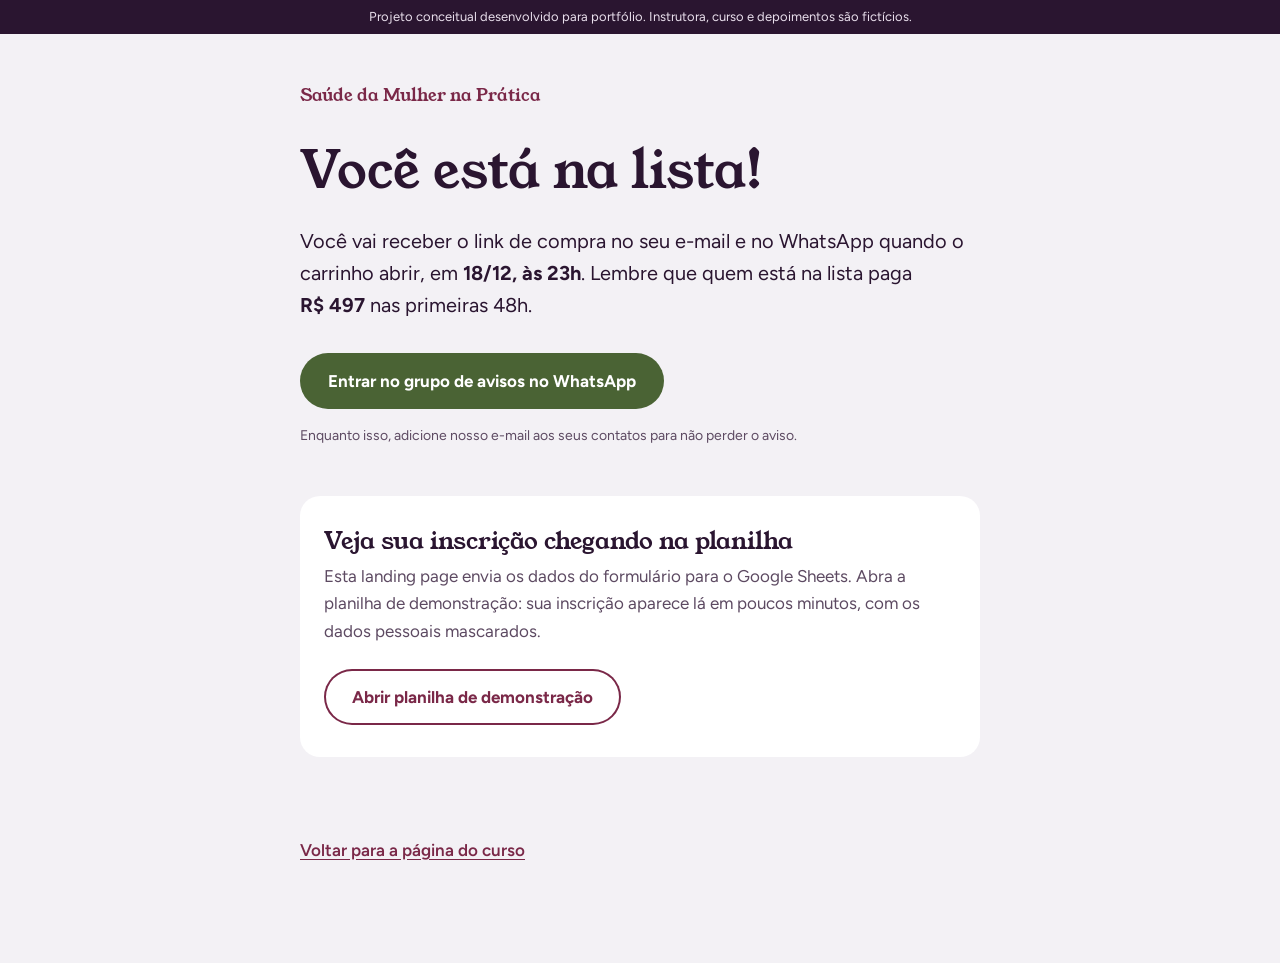
==== commit a5a13ec4: "add google sheet demo" ====
--- a/obrigado.html
+++ b/obrigado.html
@@ -52,8 +52,8 @@
       <!-- Só aparece no modo portfólio, se houver link da aba "Demonstração" no config.js -->
       <aside class="obrigado__demo" data-demo-planilha aria-label="Planilha de demonstração" hidden>
         <h2>Veja sua inscrição chegando na planilha</h2>
-        <p>Esta landing page envia os dados do formulário para o Google Sheets. Abra a planilha de demonstração: sua inscrição aparece em alguns segundos, com os dados pessoais mascarados.</p>
-        <a class="btn btn--secundario" href="#" data-link-planilha target="_blank" rel="noopener">Abrir planilha de demonstração</a>
+        <p>Esta landing page envia os dados do formulário para o Google Sheets. Abra a planilha de demonstração: sua inscrição aparece lá em poucos minutos, com os dados pessoais mascarados.</p>
+        <a class="btn btn--secundario" href="#" data-link-planilha target="_blank" rel="noopener">Abrir planilha de demonstração<span class="visualmente-oculto"> (abre em nova aba)</span></a>
       </aside>
 
       <p><a class="link-voltar" href="index.html">Voltar para a página do curso</a></p>
--- a/css/style.css
+++ b/css/style.css
@@ -1430,6 +1430,36 @@
 
 .form-lista__status:empty {
   display: none;
+}
+
+/* Texto só para leitores de tela */
+.visualmente-oculto {
+  position: absolute;
+  width: 1px;
+  height: 1px;
+  margin: -1px;
+  padding: 0;
+  overflow: hidden;
+  clip: rect(0 0 0 0);
+  white-space: nowrap;
+  border: 0;
+}
+
+/* Link da planilha de demonstração (modo portfólio) */
+.form-lista__demo {
+  margin-top: var(--espaco-3);
+  padding-top: var(--espaco-2);
+  border-top: 1px solid rgb(255 255 255 / 0.25);
+  font-size: var(--texto-pequeno);
+  line-height: 1.5;
+  text-align: center;
+}
+
+.form-lista__demo a {
+  display: inline-block;
+  margin-top: 0.25rem;
+  color: var(--cor-branco);
+  font-weight: 600;
 }
 
 
